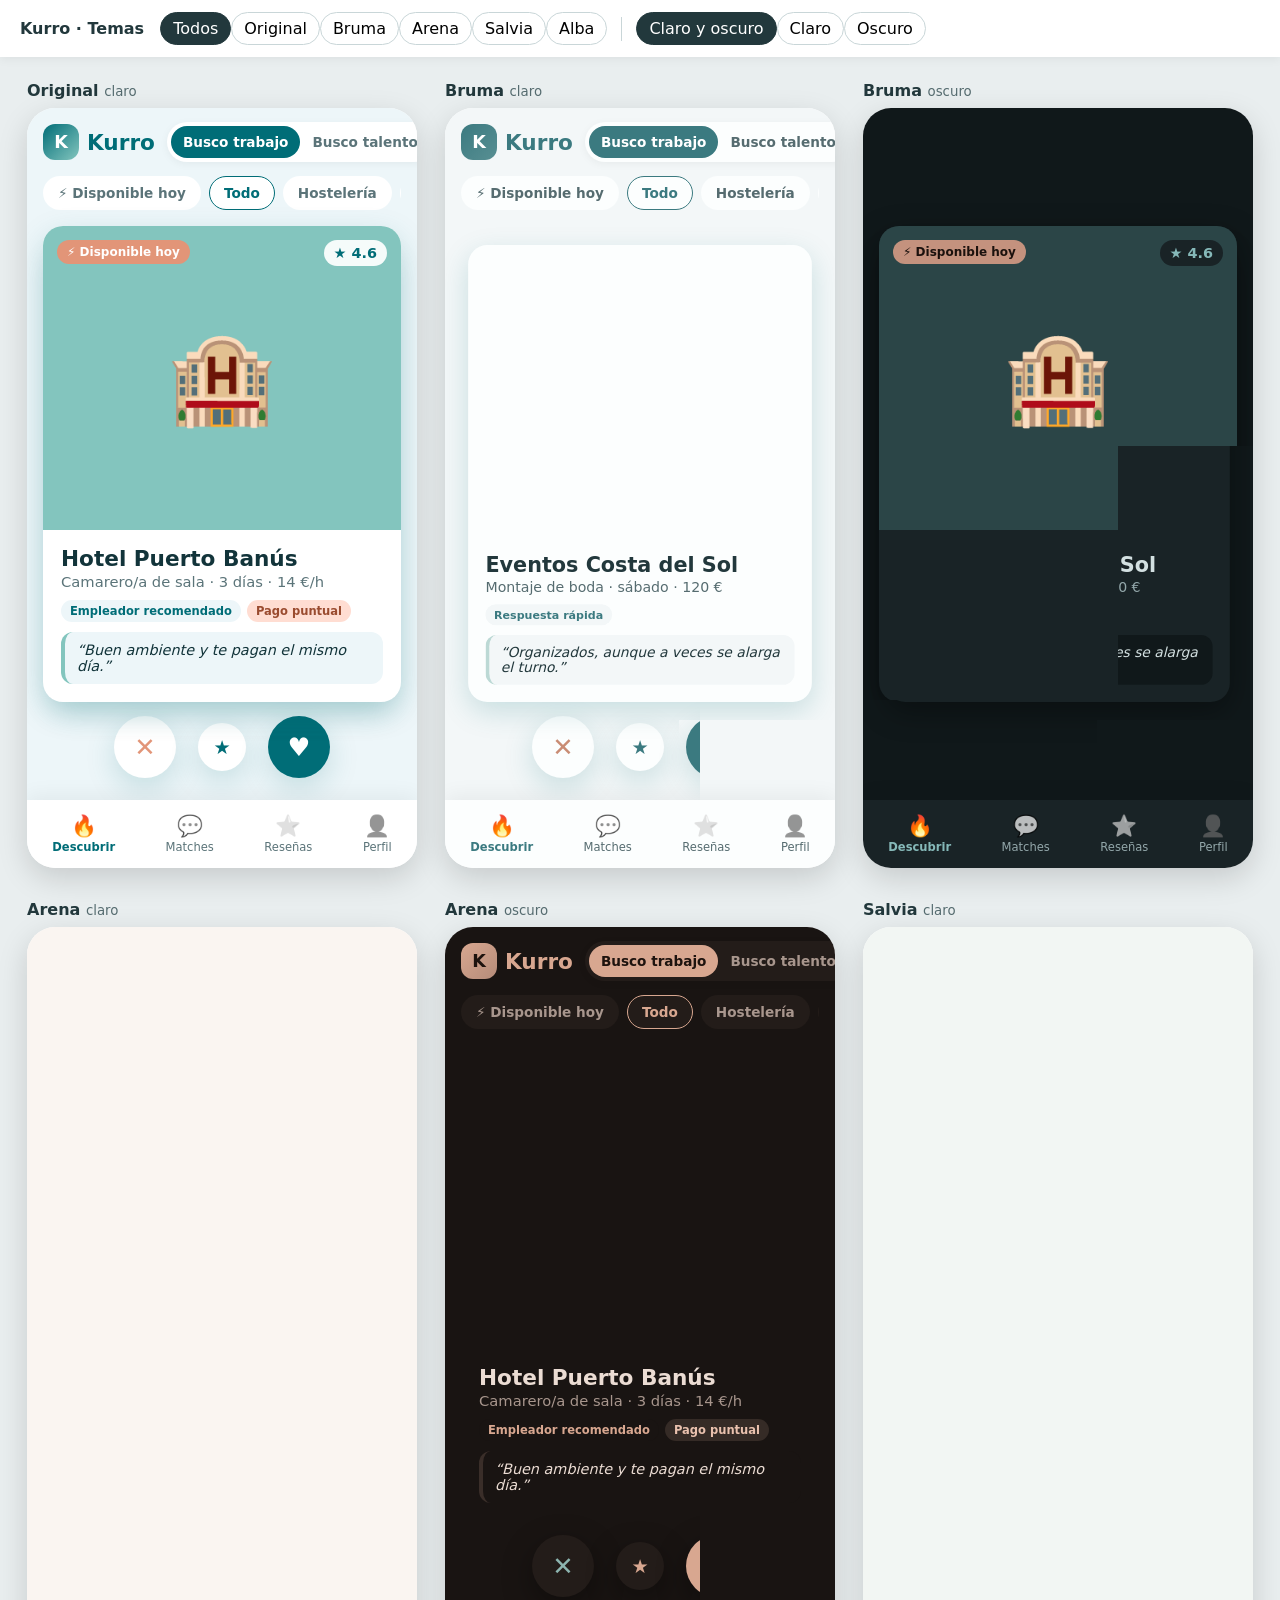
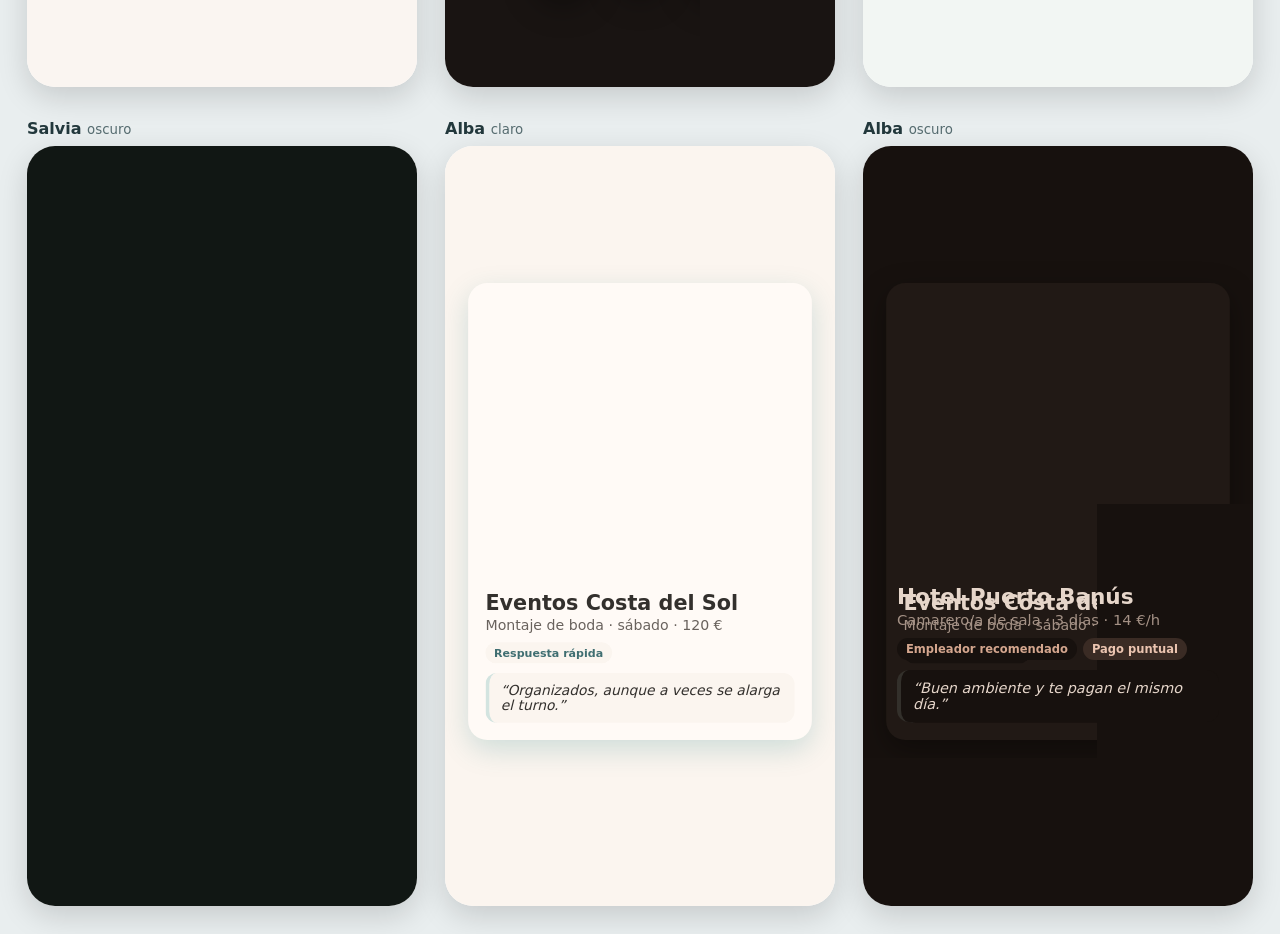
==== preview.html @ f1f84d36 "feat: add pale light/dark themes and theme preview page Co-Authored-By: Claude Opus 5.5 <noreply@ant" ====
<!DOCTYPE html>
<html lang="es">
<head>
  <meta charset="UTF-8" />
  <meta name="viewport" content="width=device-width, initial-scale=1" />
  <title>Kurro · Temas</title>
  <style>
    body { margin: 0; font-family: system-ui, sans-serif; background: #e9eeef; color: #22383c; }
    header { position: sticky; top: 0; z-index: 5; display: flex; flex-wrap: wrap; gap: 8px; align-items: center; padding: 12px 20px; background: #fff; box-shadow: 0 2px 10px rgba(0,0,0,.06); }
    header b { margin-right: 8px; }
    header button { border: 1px solid #c9d6d8; background: #fff; border-radius: 999px; padding: 6px 12px; cursor: pointer; font: inherit; }
    header button.on { background: #22383c; color: #fff; border-color: #22383c; }
    .sep { width: 1px; height: 24px; background: #c9d6d8; margin: 0 6px; }
    main { display: flex; flex-wrap: wrap; gap: 28px; padding: 24px 20px; justify-content: center; }
    figure { margin: 0; }
    figcaption { font-weight: 700; margin-bottom: 8px; }
    figcaption small { font-weight: 400; color: #566c70; }
    iframe { width: 390px; height: 760px; border: 0; border-radius: 28px; box-shadow: 0 10px 30px rgba(0,0,0,.15); background: #fff; }
    figure[hidden] { display: none; }
  </style>
</head>
<body>
  <header>
    <b>Kurro · Temas</b>
    <span data-group="theme"></span>
    <span class="sep"></span>
    <span data-group="mode"></span>
  </header>
  <main id="grid"></main>
  <script>
    var THEMES = { original: 'Original', bruma: 'Bruma', arena: 'Arena', salvia: 'Salvia', alba: 'Alba' };
    var MODES = { all: 'Claro y oscuro', light: 'Claro', dark: 'Oscuro' };
    var filter = { theme: 'all', mode: 'all' };
    var grid = document.getElementById('grid');

    Object.keys(THEMES).forEach(function (t) {
      (t === 'original' ? ['light'] : ['light', 'dark']).forEach(function (m) {
        var f = document.createElement('figure');
        f.dataset.theme = t; f.dataset.mode = m;
        f.innerHTML = '<figcaption>' + THEMES[t] + ' <small>' + (m === 'light' ? 'claro' : 'oscuro') + '</small></figcaption>' +
          '<iframe src="' + (t === 'original' ? 'index.html' : 'index.html?theme=' + t + '&mode=' + m) + '"></iframe>';
        grid.appendChild(f);
      });
    });

    function buttons(group, items) {
      var el = document.querySelector('[data-group="' + group + '"]');
      Object.keys(items).forEach(function (k) {
        var b = document.createElement('button');
        b.textContent = items[k]; b.dataset.k = k;
        b.onclick = function () { filter[group] = k; apply(); };
        el.appendChild(b);
      });
    }
    buttons('theme', Object.assign({ all: 'Todos' }, THEMES));
    buttons('mode', MODES);

    function apply() {
      document.querySelectorAll('header button').forEach(function (b) {
        var g = b.parentNode.dataset.group; b.classList.toggle('on', filter[g] === b.dataset.k);
      });
      document.querySelectorAll('figure').forEach(function (f) {
        f.hidden = !((filter.theme === 'all' || f.dataset.theme === filter.theme) &&
                     (filter.mode === 'all' || f.dataset.mode === filter.mode));
      });
    }
    apply();
  </script>
</body>
</html>
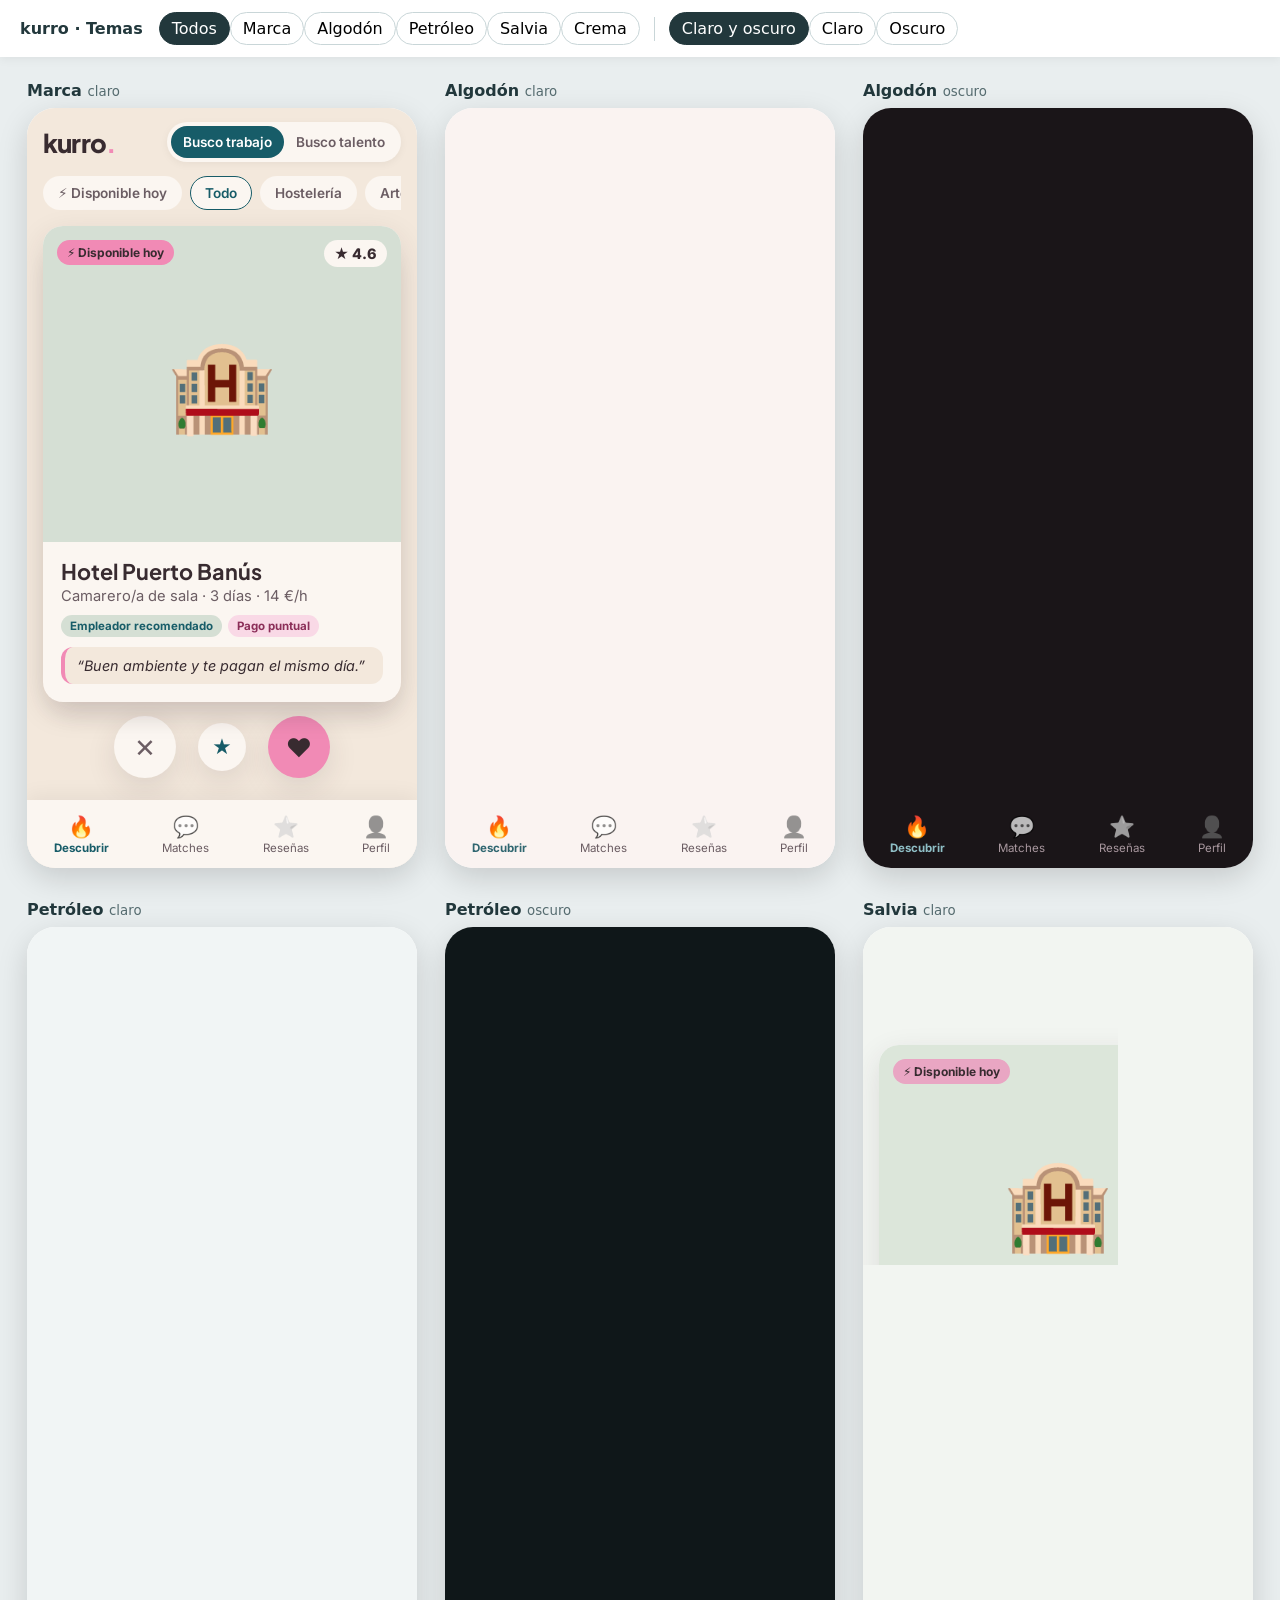
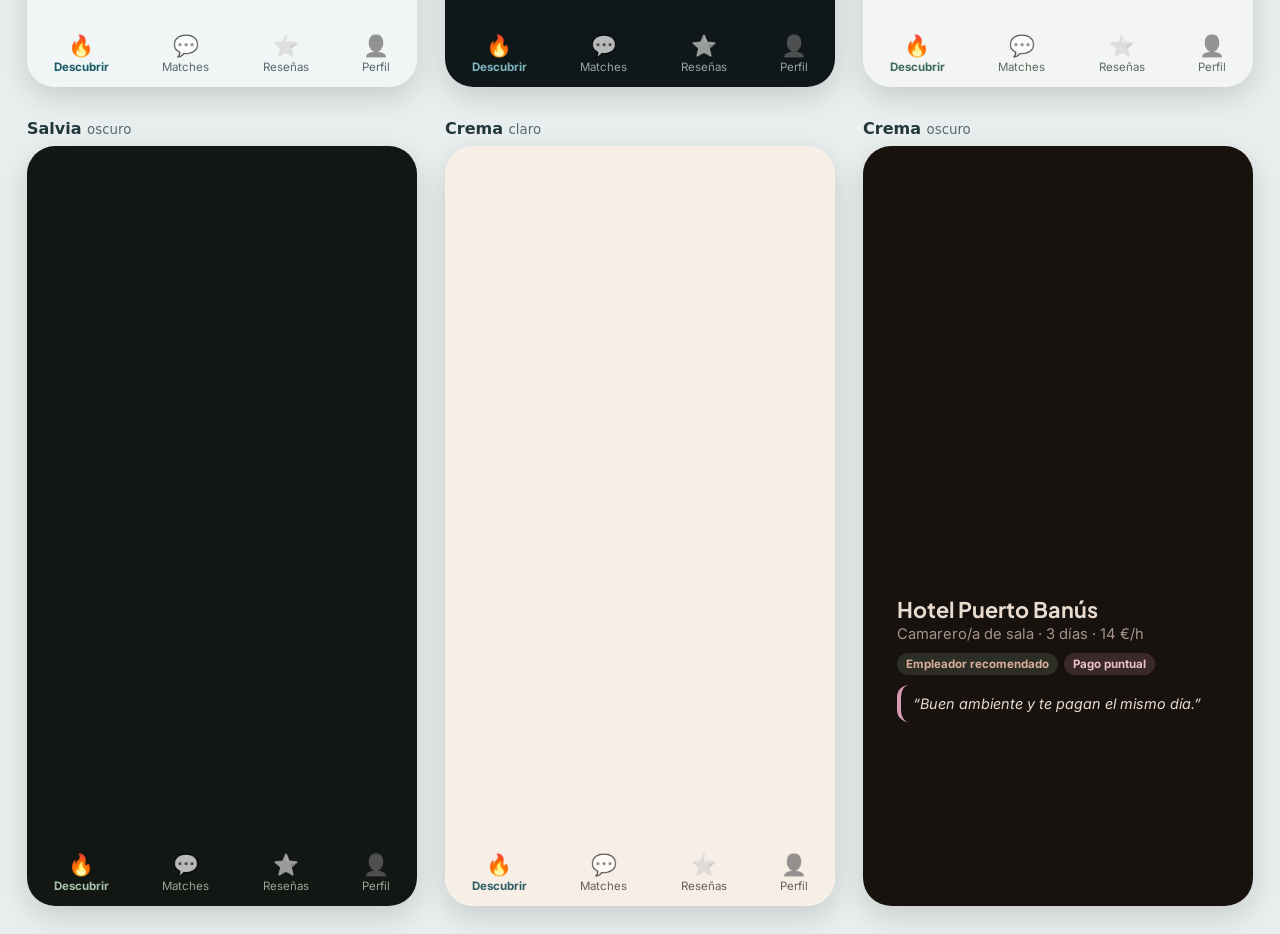
==== commit 453dc984: "feat: apply new kurro brand palette, fonts and pale themes - New palette (#F18AB5, #175C68, #F3E8DC," ====
--- a/preview.html
+++ b/preview.html
@@ -3,7 +3,7 @@
 <head>
   <meta charset="UTF-8" />
   <meta name="viewport" content="width=device-width, initial-scale=1" />
-  <title>Kurro · Temas</title>
+  <title>kurro · Temas</title>
   <style>
     body { margin: 0; font-family: system-ui, sans-serif; background: #e9eeef; color: #22383c; }
     header { position: sticky; top: 0; z-index: 5; display: flex; flex-wrap: wrap; gap: 8px; align-items: center; padding: 12px 20px; background: #fff; box-shadow: 0 2px 10px rgba(0,0,0,.06); }
@@ -21,14 +21,14 @@
 </head>
 <body>
   <header>
-    <b>Kurro · Temas</b>
+    <b>kurro · Temas</b>
     <span data-group="theme"></span>
     <span class="sep"></span>
     <span data-group="mode"></span>
   </header>
   <main id="grid"></main>
   <script>
-    var THEMES = { original: 'Original', bruma: 'Bruma', arena: 'Arena', salvia: 'Salvia', alba: 'Alba' };
+    var THEMES = { original: 'Marca', algodon: 'Algodón', petroleo: 'Petróleo', salvia: 'Salvia', crema: 'Crema' };
     var MODES = { all: 'Claro y oscuro', light: 'Claro', dark: 'Oscuro' };
     var filter = { theme: 'all', mode: 'all' };
     var grid = document.getElementById('grid');
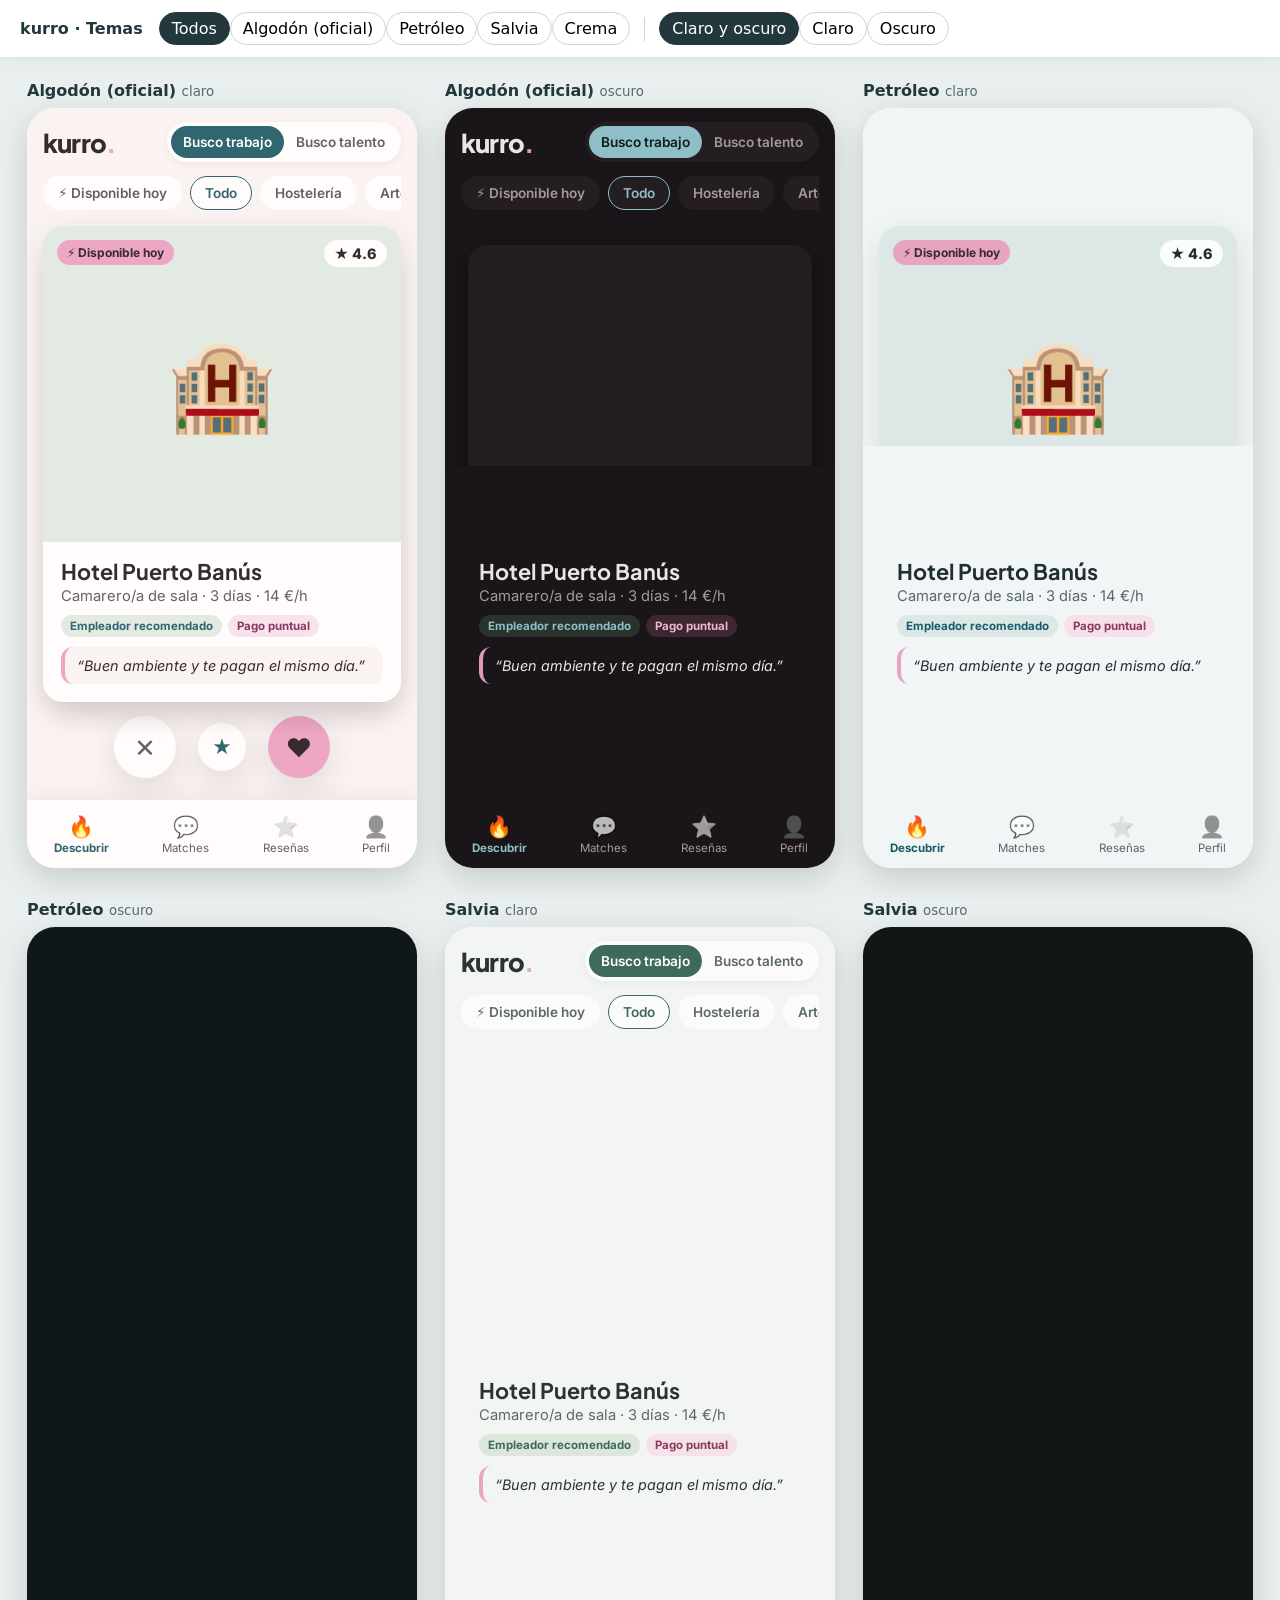
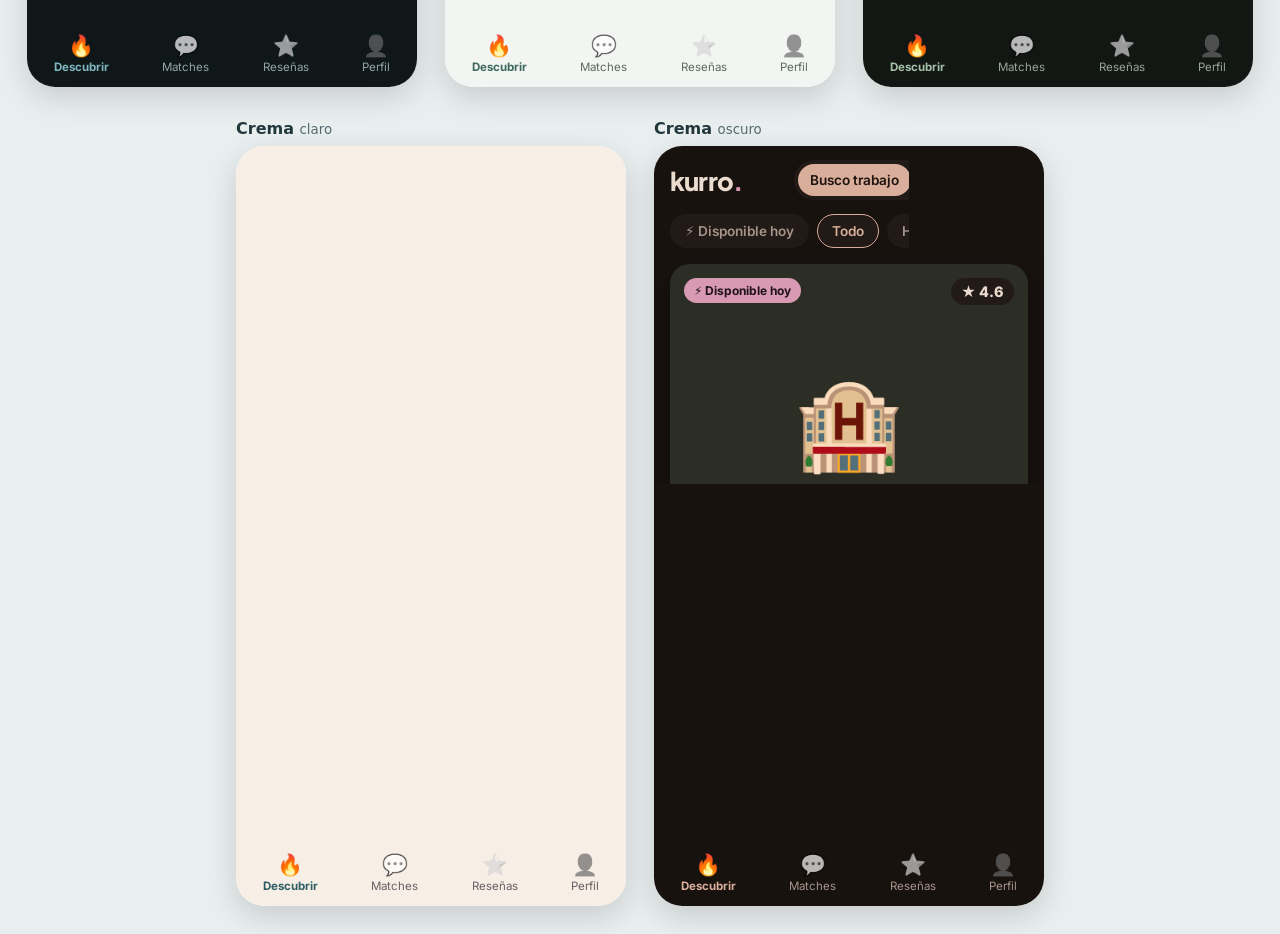
==== commit e4b71367: "feat: make Algodón the official palette (light and dark) - styles.css defaults are now Algodón light" ====
--- a/preview.html
+++ b/preview.html
@@ -28,17 +28,17 @@
   </header>
   <main id="grid"></main>
   <script>
-    var THEMES = { original: 'Marca', algodon: 'Algodón', petroleo: 'Petróleo', salvia: 'Salvia', crema: 'Crema' };
+    var THEMES = { algodon: 'Algodón (oficial)', petroleo: 'Petróleo', salvia: 'Salvia', crema: 'Crema' };
     var MODES = { all: 'Claro y oscuro', light: 'Claro', dark: 'Oscuro' };
     var filter = { theme: 'all', mode: 'all' };
     var grid = document.getElementById('grid');
 
     Object.keys(THEMES).forEach(function (t) {
-      (t === 'original' ? ['light'] : ['light', 'dark']).forEach(function (m) {
+      ['light', 'dark'].forEach(function (m) {
         var f = document.createElement('figure');
         f.dataset.theme = t; f.dataset.mode = m;
         f.innerHTML = '<figcaption>' + THEMES[t] + ' <small>' + (m === 'light' ? 'claro' : 'oscuro') + '</small></figcaption>' +
-          '<iframe src="' + (t === 'original' ? 'index.html' : 'index.html?theme=' + t + '&mode=' + m) + '"></iframe>';
+          '<iframe src="index.html?theme=' + t + '&mode=' + m + '"></iframe>';
         grid.appendChild(f);
       });
     });
